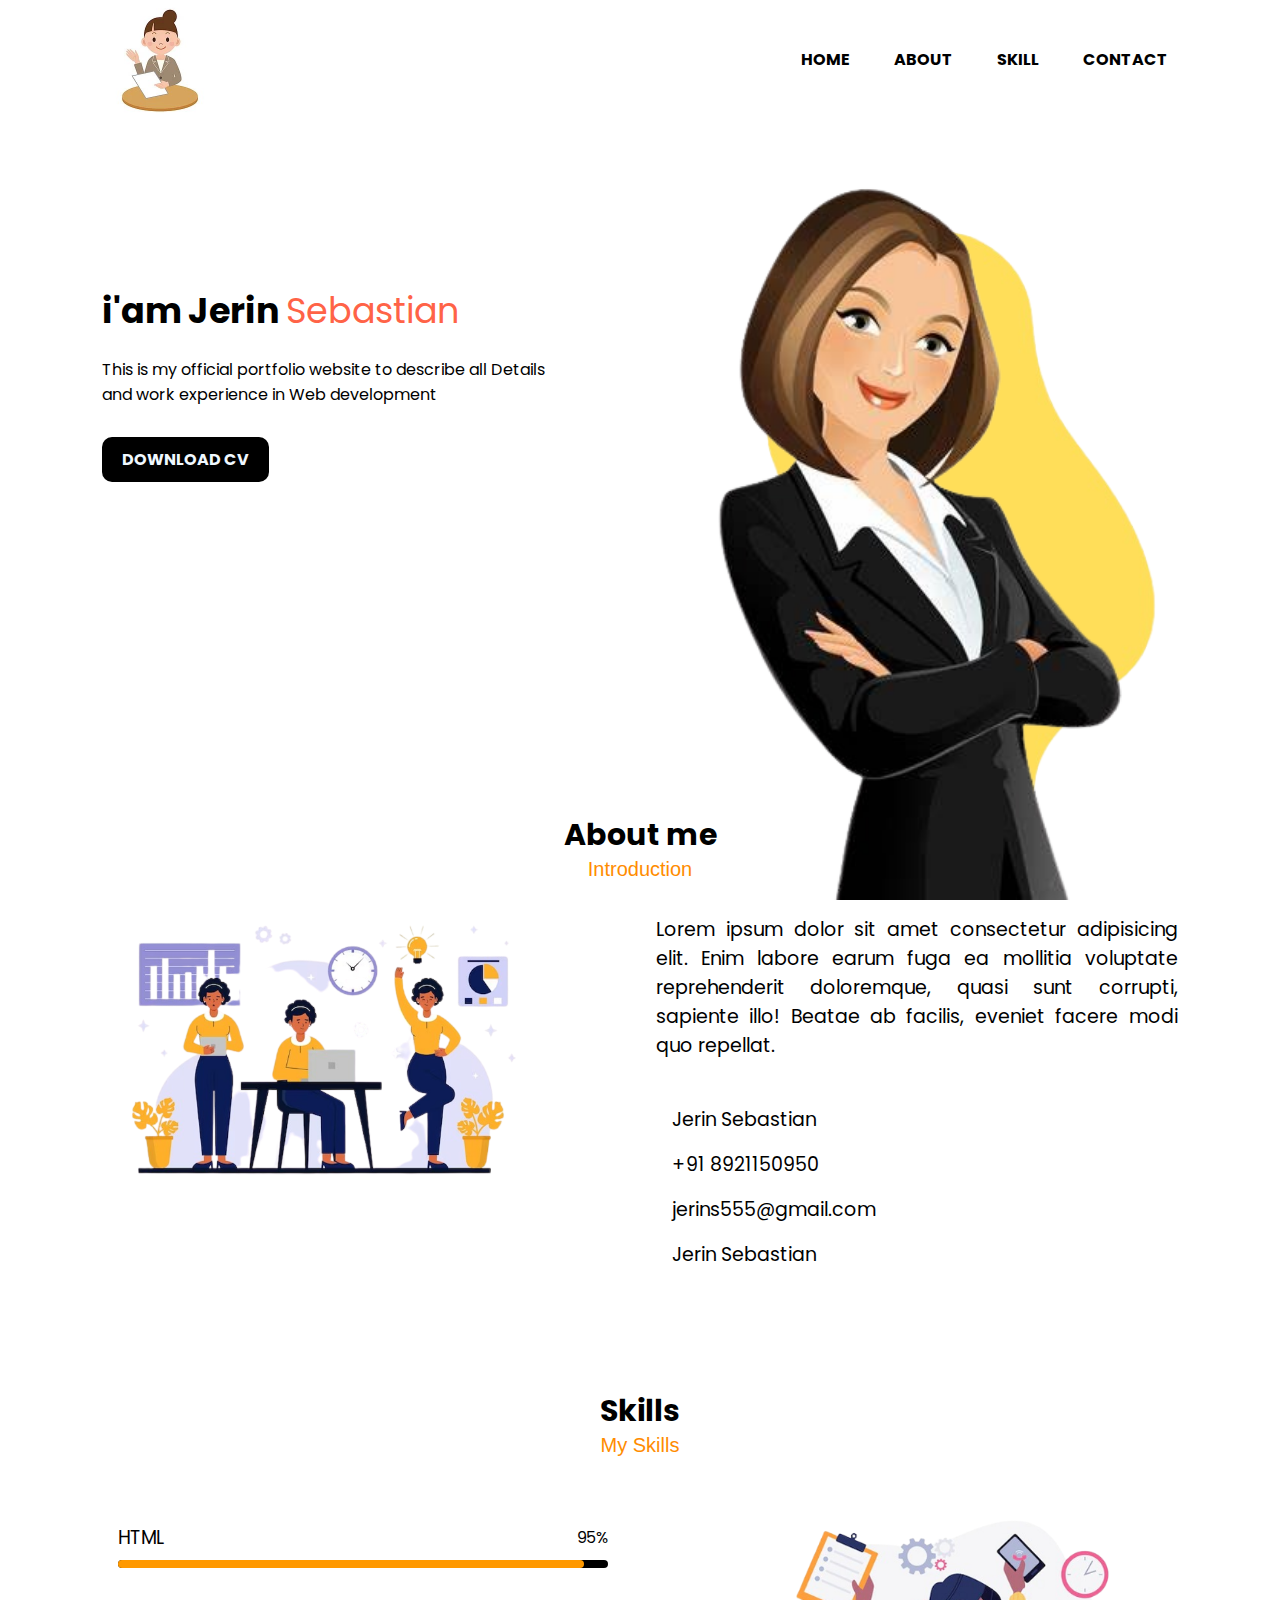
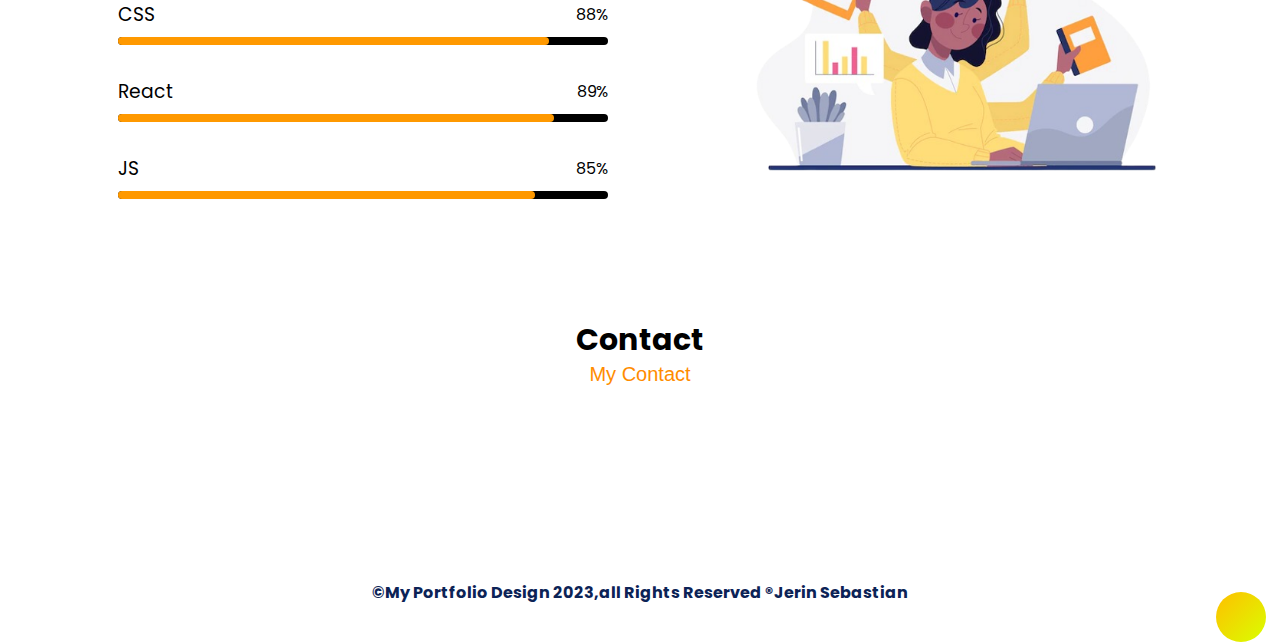
==== index.html.html @ 027ca06e "version 1" ====
<!DOCTYPE html>
<html lang="en">
<head>
    <meta charset="UTF-8">
    <meta name="viewport" content="width=device-width, initial-scale=1.0">
    <title>Portfolio</title>
    <link rel="icon" type="image/x-icon" href="https://upload.wikimedia.org/wikipedia/commons/thumb/9/91/Octicons-mark-github.svg/2048px-Octicons-mark-github.svg.png">
    <link rel="preconnect" href="https://fonts.googleapis.com">
    <link rel="preconnect" href="https://fonts.gstatic.com" crossorigin>
    <link href="https://fonts.googleapis.com/css2?family=Dancing+Script&family=DynaPuff&family=Maven+Pro&family=Poppins:ital,wght@0,100;0,300;0,400;0,500;0,700;1,700&family=Roboto:ital,wght@0,500;0,700;1,100;1,500&family=Tektur:wght@500&display=swap" rel="stylesheet">
    <link rel="stylesheet" href="https://cdnjs.cloudflare.com/ajax/libs/font-awesome/6.4.0/css/all.min.css" integrity="sha512-iecdLmaskl7CVkqkXNQ/ZH/XLlvWZOJyj7Yy7tcenmpD1ypASozpmT/E0iPtmFIB46ZmdtAc9eNBvH0H/ZpiBw==" crossorigin="anonymous" referrerpolicy="no-referrer" />
<link rel="preconnect" href="https://fonts.googleapis.com">
<link rel="preconnect" href="https://fonts.gstatic.com" crossorigin>
<link href="https://fonts.googleapis.com/css2?family=Dancing+Script&family=DynaPuff&family=Maven+Pro&family=Poppins:ital,wght@0,100;0,300;0,400;0,500;0,700;1,700&family=Roboto:ital,wght@0,500;0,700;1,100;1,500&family=Tektur:wght@500&display=swap" rel="stylesheet">
<link rel="preconnect" href="https://fonts.googleapis.com">
<link rel="preconnect" href="https://fonts.gstatic.com" crossorigin>
<link href="https://fonts.googleapis.com/css2?family=Dancing+Script&family=DynaPuff&family=Maven+Pro&family=Poppins:ital,wght@0,100;0,300;0,400;0,500;0,700;1,700&family=Roboto:ital,wght@0,300;0,500;0,700;1,100;1,500&family=Tektur:wght@500&display=swap" rel="stylesheet">
<link rel="stylesheet" href="./style.css">

</head>

<body>
<link rel="stylesheet" href="https://cdnjs.cloudflare.com/ajax/libs/font-awesome/6.4.0/css/all.min.css" integrity="sha512-iecdLmaskl7CVkqkXNQ/ZH/XLlvWZOJyj7Yy7tcenmpD1ypASozpmT/E0iPtmFIB46ZmdtAc9eNBvH0H/ZpiBw==" crossorigin="anonymous" referrerpolicy="no-referrer" />

<div class="container" id="container">
<nav class="navbar">
        <img class="logo" src="./IMAGES/IMG-20230726-WA0002.jpg" alt="image">
        
    <ul>
        <li class="listitem"><a class="link" href="#HOME">HOME</a></li>
        <li class="listitem"><a class="link" href="#about">ABOUT</a></li>
        <li class="listitem"><a class="link" href="#skills">SKILL</a></li>
        <li class="listitem"><a class="link" href="#contact">CONTACT</a></li>
    </ul>
</nav>
<section id="HOME">
    <div class="title">
        <h1 class="head1"> i'am Jerin <span class="Se">Sebastian</span></h1>
        <p class="p1">This is my official portfolio website to describe all Details <br>and work experience in Web development </p>
        <a class="DOWNLOAD" href="https://drive.google.com/file/d/14KlRNMVUeIEoEdR_fnNEvJ9ZBQfCa1XE/view?usp=sharing" target="_blank">DOWNLOAD CV</a>
        <!-- target="blank" - next tab -->
</div>
    <div class="images">
    <img id="girl" src="./IMAGES/IMG-20230726-WA0003-removebg-preview.png" alt="girl">
    <img id="shape" src="./IMAGES/IMG-20230726-WA0005-removebg-preview.png" alt="shape">

</div>
    

</section>
<section id="about">
    <div class="heading">
        <h2>About me</h2>
        <span>Introduction</span>
    </div>
    <div class="about-content">
        <div class="about-image">
         <img src="./IMAGES/IMG-20230726-WA0004-removebg-preview.png" alt="img">
        </div>
        <div class="about-details">
        <p>Lorem ipsum dolor sit amet consectetur adipisicing elit. Enim labore earum fuga ea mollitia voluptate reprehenderit doloremque, quasi sunt corrupti, sapiente illo! Beatae ab facilis, eveniet facere modi quo repellat.</p><br>
        
        <div class="information">
            <div class="info-box">
                <i class="fa-solid fa-user"></i>
                <span>Jerin Sebastian</span>
         </div>
                <div class="info-box">
                    
                    <i class="fa-solid fa-phone"></i>
                    <span>+91 8921150950</span>
                </div>
                    <div class="info-box">
                        <i class="fa-solid fa-envelope"></i>
                        <span>jerins555@gmail.com</span>
                    </div>
                   
                        <div class="info-box">
                            <i class="fa-brands fa-github"></i>
                            <span>Jerin Sebastian</span>
                        </div>

        </div>




    </div>
</div>



</section>


<section id="skills">
<div class="heading">
    <h2>Skills</h2>
    <span>My Skills</span>
</div>
<div class="skill-content">
    <!-- <progress bar  -->
        <div class="progress-bar">
            <div class="bar-container">
            <h3>HTML</h3>
            <span>95%</span>
            <div class="base-bar"></div>
            <div class="base-bar html-bar"></div>
        </div>

        <div class="bar-container">
            <h3>CSS</h3>
            <span>88%</span>
            <div class="base-bar"></div>
            <div class="base-bar CSS-bar"></div>
        </div>
               
        <div class="bar-container">
            <h3>React</h3>
            <span>89%</span>
            <div class="base-bar"></div>
            <div class="base-bar React-bar"></div>
        </div>
                
        <div class="bar-container">
            <h3>JS</h3>
            <span>85%</span>
            <div class="base-bar"></div>
            <div class="base-bar JS-bar"></div>
        </div>



</div>
    <!-- image -->
    <div class="skill-image" >
   <img src="./IMAGES/IMG-20230726-WA0006-removebg-preview.png" alt="image">

    </div>
</div>
</section>

<section id="contact">
    <div class="heading">
        <h2>Contact</h2><span>My Contact</span>
    </div>
    <div class="icon-set">
        <div class="icon">
            <a href=""><i class="fa-brands fa-linkedin"></i>
            </a>
            </div>
            <div class="icon">
                <a href=""><i class="fa-brands fa-github"></i>
                </a>
                </div>
                <div class="icon">
                    <a href=""><i class="fa-brands fa-twitter"></i>
                    </a>
                
                </div>
                <div class="icon">
                    <a href=""><i class="fa-brands fa-whatsapp"></i></a>
                </div>
                <div class="icon">
                            <a href=""><i class="fa-brands fa-instagram"></i></a>
                        </div>
                        <div class="icon"><i class="fa-brands fa-facebook"></i></i>
                            <a href=""></a>
                        </div>
                  
            </div>
        </div>
    </div>

</section>
<footer>
<p id="p">&copy;My Portfolio Design 2023,all Rights Reserved &reg;Jerin Sebastian</p>
<div class="up-arrow">
<a href="#container"><i class="fa-solid fa-arrow-up fa-2x"></i></a></div>


</footer>





</div>

</body>
</html>
---- style.css ----
*{
    margin: 0px;
    padding: 0px;
    font-family: 'Poppins', sans-serif;
}
.container{
    width: 100%;
    height: 100vh;/* view port height 1vh = 19.2px*/
    background-color: rgb(255, 255, 255);
    position: relative;
}
.navbar{
    display: flex;
    justify-content: space-between;
    width: 85%;
    margin-left: 100px;
    align-items: center; /* veritically center */
}
.logo{
    width: 120px;
}
.listitem{
    display: inline-block; /* display one line */
    list-style: none; 
    margin: 10px 20px;
}
.link{
    color: black;
    text-decoration: none; 
    font-weight: bold;
}
.link:hover{
    color: red;
}
.title{
    margin-top: 13%;
    margin-left: 8%;
}
.head1{
    font-size: 35px;
    margin-bottom: 20px;
}
.Se{
    color: tomato;
}
.DOWNLOAD{
text-decoration: none;
background-color: black;
color: aliceblue;
padding: 10px 20px;
margin: 30px 0px;
display: inline-flex;
border-radius: 10px;
font-weight: bold;

}
.images{
    height: 80%;
    width: 45%;
    position: absolute;
    right: 30px;
   bottom: 0px;
}
.images img{
position: absolute;
height: 100%;
left: 50%;
bottom: 0px;
transform: translateX(-50%);
transition: bottom 0.5s,left 1s;
}

.images:hover #girl{
 bottom: 70px;
}
.images:hover #shape{
    left: 40%;
   }

   #about{
    margin: 14% 8% 0px 8%;
    margin-top: 300px;
   }
   .about-image{
    margin-left: 20px
   }
   .heading{
    text-align: center;
   }
   .heading h2{
    font-size: 30px;
   }
   .heading span{
    font-size: 20px;
    color:darkorange;
    font-family: Verdana, Geneva, Tahoma, sans-serif;
   }
   .about-content{
    margin-top: 2rem;/* 1rem = 16px*/
    display: grid;
    grid-template-columns: repeat(2 , 1fr);
    gap: 2rem;
   }
   .about-image img /*decended selector */
   {
    width: 80%;
    border-radius: 1rem;
   }
   .about-details{
    font-size: 19px;
    font-weight: 400;  /* bold */
    text-align: justify; /*starting and ending same */
   }
   .information{
    margin-top: 1rem;
   }
   .info-box{
    margin-bottom: 1rem;
   }
   .info-box span{
    margin-left: 1rem;
   }
   #skills{
    margin: 8% 8% 0px 8%;
   }
   .skill-content{
    display: grid;
    grid-template-columns: repeat(2 , 1fr);
    gap: 2rem;
    margin-top: 2rem;
   }
   .skill-image img{
    width: 90%;
    padding-left: 4rem;
   }
   html{
   scroll-behavior: smooth; /* for smooth scroll for the navigation bar  */
   }
   .bar-container{
    display: flex;
    justify-content: space-between;
    align-items: center;
    padding: 1rem 0px;
    margin: 1rem;
    position: relative;
   }
   .bar-container h3,span{
    font-size: 1,2rem;
    font-weight: 400;
   }
  .base-bar{
    width: 100%;
    height: 0.5rem;
    background-color: black;
    border-radius: 5rem;
    position: absolute;
    bottom: 0px;
    left: 0px;
  }
  .html-bar{
    background-color: rgb(255, 153, 0);
    width: 95%;
  }
  .CSS-bar
  {
    background-color: rgb(255, 153, 0);
    width: 88%;
  }
  .React-bar
  {
    background-color: rgb(255, 153, 0);
    width: 89%;
  }
  .JS-bar
  {
    background-color: rgb(255, 153, 0);
    width: 85%;
  }
  .heading{
    margin: 8% 8% 0px 8%;
  }
  .icon-set{
    margin-top: 3%;
    display: flex;
    justify-content: center; /* horizondally center */
    align-items: center; /* vertically center */
  }
  .icon , .up-arrow{
    width: 50px;
    height: 50px;
    display: flex;
   /*  for centering the object */
    justify-content: center;
    align-items: center; 
    border-radius: 50%;
   /*  border: 1px solid; */
    margin: 0px 10px;
  }
  .icon i{
    /* icon sizeing */
    font-size: 30px;
    color: rgb(12, 35, 86);

  }
.icon:hover{
    background-image: linear-gradient(to bottom right, rgb(255, 191, 0),rgb(217, 255, 0));
}
.icon:hover i{
    color: white;
    animation: shake 0.75s infinite;
}
/* key frames w3 schools */
@keyframes shake {
  10%{
    transform: rotate(15deg);
  }
  20%{
    transform: rotate(-15deg);
  }
  40%{
    transform: rotate(15deg);
  }
  60%{
    transform: rotate(-15deg);
  }
}
#p{
  text-align: center;
  font-weight: bold;
  margin-top: 100%;
  color:rgb(12, 35, 86);
}
.up-arrow{
  margin-left: 95%;
  margin-top: -1%;
  background-image: linear-gradient(to bottom right, rgb(255, 191, 0),rgb(217, 255, 0));
}
.up-arrow:hover i{
  color: white;
}
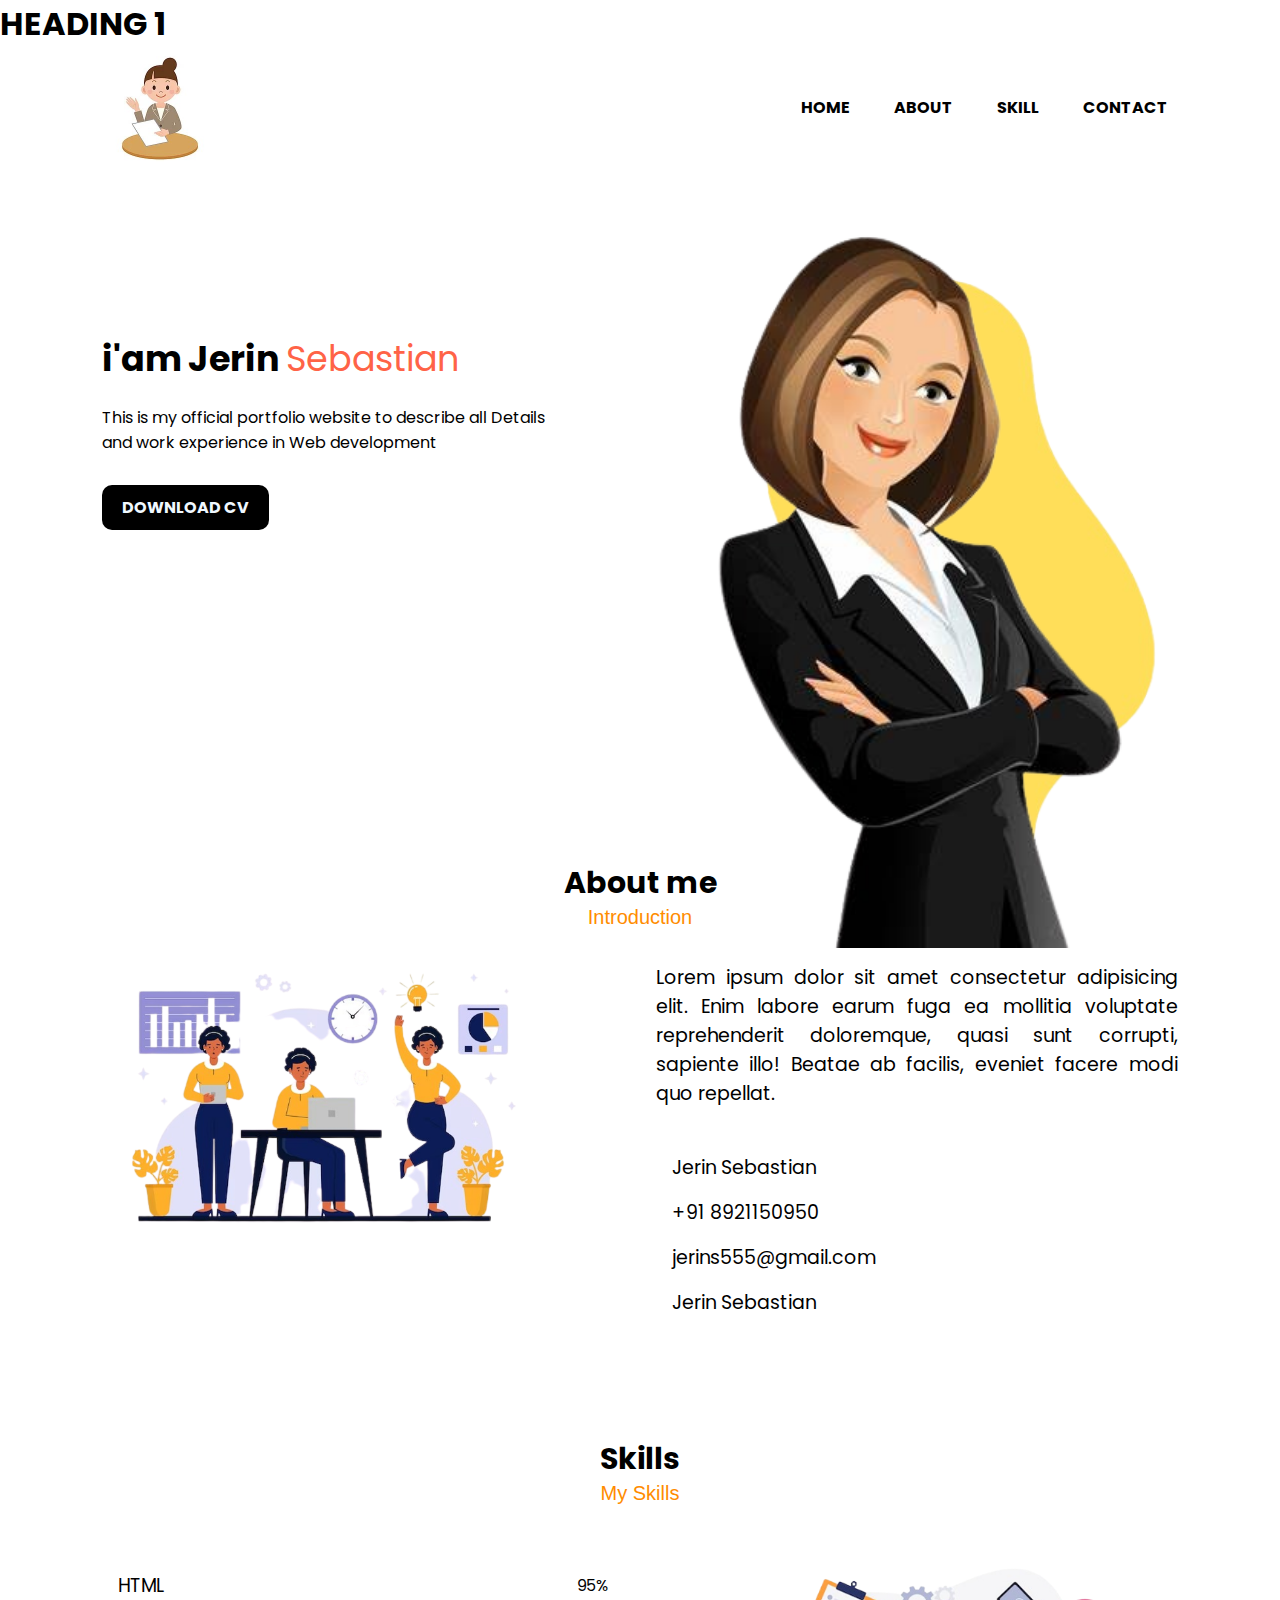
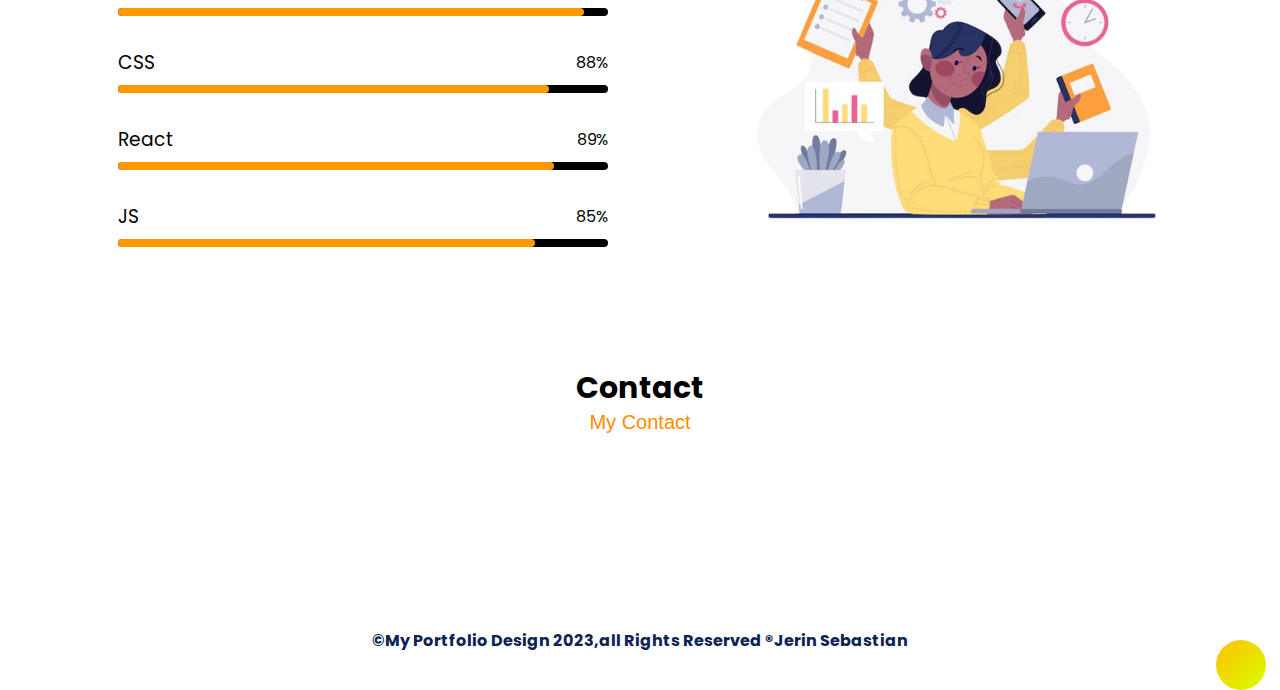
==== commit 082dcc64: "heading add" ====
--- a/index.html.html
+++ b/index.html.html
@@ -20,6 +20,7 @@
 </head>
 
 <body>
+    <h1>HEADING 1</h1>
 <link rel="stylesheet" href="https://cdnjs.cloudflare.com/ajax/libs/font-awesome/6.4.0/css/all.min.css" integrity="sha512-iecdLmaskl7CVkqkXNQ/ZH/XLlvWZOJyj7Yy7tcenmpD1ypASozpmT/E0iPtmFIB46ZmdtAc9eNBvH0H/ZpiBw==" crossorigin="anonymous" referrerpolicy="no-referrer" />
 
 <div class="container" id="container">
